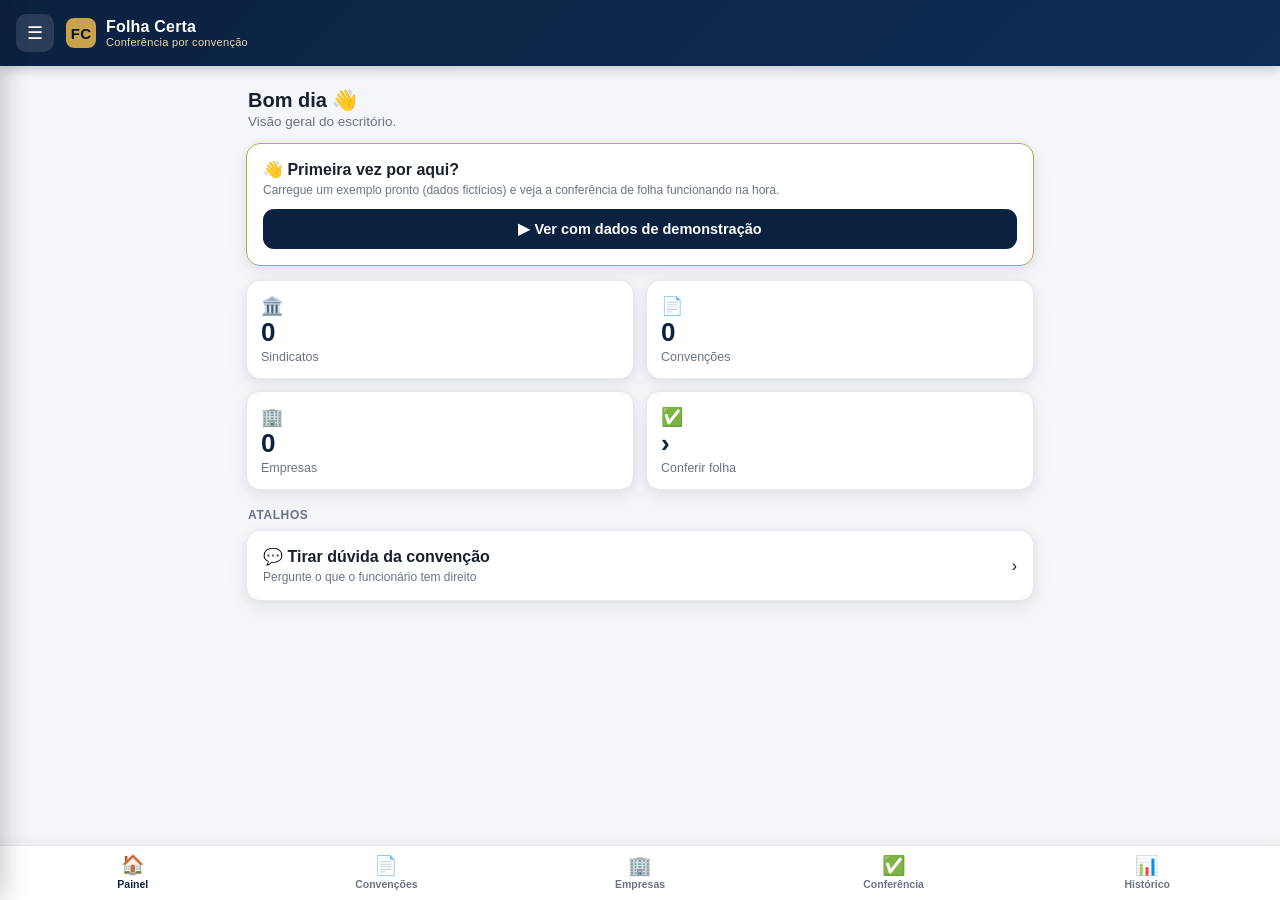
==== index.html @ db99e52b "Liga a aba Dúvidas da convenção (Q&A com IA) - Botão Perguntar não fazia nada; agora consulta a IA (" ====
<!DOCTYPE html>
<html lang="pt-BR">
<head>
  <meta charset="UTF-8">
  <meta name="viewport" content="width=device-width, initial-scale=1, viewport-fit=cover, maximum-scale=1">
  <meta name="theme-color" content="#0B2140">
  <title>Folha Certa</title>
  <link rel="manifest" href="manifest.webmanifest">
  <link rel="icon" href="assets/icon.svg" type="image/svg+xml">
  <link rel="apple-touch-icon" href="assets/icon.svg">
  <meta name="apple-mobile-web-app-capable" content="yes">
  <meta name="apple-mobile-web-app-status-bar-style" content="black-translucent">
  <meta name="apple-mobile-web-app-title" content="Folha Certa">
  <link rel="stylesheet" href="assets/styles.css">
</head>
<body>

  <header class="topbar">
    <button class="iconbtn" id="menuBtn" aria-label="Menu">☰</button>
    <div class="brand">
      <span class="logo">FC</span>
      <div>Folha Certa<small>Conferência por convenção</small></div>
    </div>
    <span class="spacer"></span>
  </header>

  <main id="app"><!-- render dinâmico --></main>

  <!-- Drawer lateral -->
  <div class="scrim" id="scrim"></div>
  <aside class="drawer" id="drawer">
    <div class="dh"><b>Folha Certa</b><br><small>Totali Contabilidade</small></div>
    <nav id="drawerNav"></nav>
    <div style="margin-top:auto;padding:12px;border-top:1px solid var(--line)">
      <button class="btn ghost block sm" data-config style="margin-bottom:8px">⚙ Configurações</button>
      <button class="btn ghost block sm" data-export>⤴ Exportar backup (JSON)</button>
    </div>
  </aside>

  <!-- Bottom nav -->
  <nav class="bottomnav" id="bottomnav"></nav>

  <!-- Modal -->
  <div class="modal-scrim" id="modalScrim"><div class="modal" id="modalBody"></div></div>

  <!-- Toast -->
  <div class="toast" id="toast"></div>

  <script src="js/db.js?v=11"></script>
  <script src="js/schema.js?v=11"></script>
  <script src="js/audit.js?v=11"></script>
  <script src="js/ia.js?v=11"></script>
  <script src="js/app.js?v=11"></script>
  <script>
    // Service worker só em http/https (no file:// não registra, e tudo bem)
    if ('serviceWorker' in navigator && location.protocol.startsWith('http')) {
      window.addEventListener('load', () => navigator.serviceWorker.register('sw.js').catch(() => {}));
    }
  </script>
</body>
</html>
---- assets/styles.css ----
/* Folha Certa — MVP
   Identidade Totali: navy + gold. Mobile-first. */

:root{
  --navy:#0B2140;
  --navy-2:#0f2c54;
  --navy-ink:#071528;
  --gold:#C9A24B;
  --gold-soft:#e9d9ad;
  --bg:#F4F6F9;
  --surface:#ffffff;
  --line:#e6e9ef;
  --text:#16202e;
  --muted:#697488;
  --ok:#1f8a54;
  --ok-bg:#e6f5ec;
  --warn:#b7791f;
  --warn-bg:#fdf3e2;
  --err:#c23b3b;
  --err-bg:#fdeaea;
  --radius:14px;
  --shadow:0 2px 10px rgba(11,33,64,.06),0 8px 24px rgba(11,33,64,.05);
  --safe-bottom: env(safe-area-inset-bottom, 0px);
}

*{box-sizing:border-box}
html,body{margin:0;padding:0}
body{
  font-family:-apple-system,BlinkMacSystemFont,"Segoe UI",Roboto,Helvetica,Arial,sans-serif;
  background:var(--bg);
  color:var(--text);
  -webkit-font-smoothing:antialiased;
  padding-bottom:calc(74px + var(--safe-bottom));
}

/* ---------- Top bar ---------- */
.topbar{
  position:sticky;top:0;z-index:40;
  background:linear-gradient(135deg,var(--navy),var(--navy-2));
  color:#fff;
  display:flex;align-items:center;gap:12px;
  padding:14px 16px;
  padding-top:calc(14px + env(safe-area-inset-top,0px));
  box-shadow:0 2px 12px rgba(7,21,40,.25);
}
.topbar .brand{display:flex;align-items:center;gap:10px;font-weight:700;letter-spacing:.2px}
.topbar .brand .logo{
  width:30px;height:30px;border-radius:8px;flex:0 0 auto;
  background:var(--gold);color:var(--navy-ink);
  display:grid;place-items:center;font-weight:800;font-size:15px;
}
.topbar .brand small{display:block;font-weight:500;color:var(--gold-soft);font-size:11px;letter-spacing:.3px}
.topbar .spacer{flex:1}
.iconbtn{
  background:rgba(255,255,255,.12);border:none;color:#fff;
  width:38px;height:38px;border-radius:10px;font-size:18px;cursor:pointer;
}
.iconbtn:active{transform:scale(.96)}

/* ---------- Layout ---------- */
.view{max-width:820px;margin:0 auto;padding:16px 16px 24px}
.view-title{font-size:20px;font-weight:750;margin:6px 2px 2px}
.view-sub{color:var(--muted);font-size:13.5px;margin:0 2px 14px}

/* ---------- Cards ---------- */
.card{
  background:var(--surface);border:1px solid var(--line);
  border-radius:var(--radius);box-shadow:var(--shadow);
  padding:16px;margin-bottom:14px;
}
.card.tap{cursor:pointer;transition:transform .06s ease}
.card.tap:active{transform:scale(.99)}
.card h3{margin:0 0 4px;font-size:16px}
.row{display:flex;align-items:center;gap:12px}
.row.between{justify-content:space-between}
.grow{flex:1;min-width:0}
.stack{display:flex;flex-direction:column;gap:12px}

.kv{display:flex;gap:8px;flex-wrap:wrap;color:var(--muted);font-size:13px;margin-top:6px}
.kv b{color:var(--text);font-weight:600}
.truncate{white-space:nowrap;overflow:hidden;text-overflow:ellipsis}

/* ---------- Dashboard tiles ---------- */
.tiles{display:grid;grid-template-columns:repeat(2,1fr);gap:12px;margin-bottom:6px}
.tile{
  background:var(--surface);border:1px solid var(--line);border-radius:var(--radius);
  padding:14px;box-shadow:var(--shadow);cursor:pointer;
}
.tile .n{font-size:26px;font-weight:800;color:var(--navy)}
.tile .l{font-size:12.5px;color:var(--muted);margin-top:2px}
.tile .ic{font-size:18px}

/* ---------- Badges ---------- */
.badge{display:inline-flex;align-items:center;gap:5px;font-size:11.5px;font-weight:700;
  padding:4px 9px;border-radius:999px;letter-spacing:.2px}
.badge.ok{background:var(--ok-bg);color:var(--ok)}
.badge.warn{background:var(--warn-bg);color:var(--warn)}
.badge.err{background:var(--err-bg);color:var(--err)}
.badge.neutral{background:#eef1f6;color:var(--muted)}
.badge.gold{background:#f6edd6;color:#9a7b28}

/* ---------- Buttons ---------- */
.btn{
  appearance:none;border:none;border-radius:11px;padding:12px 16px;
  font-size:14.5px;font-weight:650;cursor:pointer;display:inline-flex;
  align-items:center;justify-content:center;gap:8px;
}
.btn.primary{background:var(--navy);color:#fff}
.btn.primary:active{background:var(--navy-2)}
.btn.gold{background:var(--gold);color:var(--navy-ink)}
.btn.ghost{background:transparent;color:var(--navy);border:1.5px solid var(--line)}
.btn.danger{background:var(--err-bg);color:var(--err)}
.btn.block{width:100%}
.btn.sm{padding:8px 12px;font-size:13px;border-radius:9px}
.btn:disabled{opacity:.5;cursor:not-allowed}

.fab-row{display:flex;gap:10px;margin-bottom:14px;flex-wrap:wrap}

/* ---------- Forms ---------- */
.field{margin-bottom:13px}
.field label{display:block;font-size:12.5px;font-weight:650;color:var(--navy);margin-bottom:6px}
.field .hint{font-size:11.5px;color:var(--muted);margin-top:5px}
input,select,textarea{
  width:100%;padding:11px 12px;border:1.5px solid var(--line);border-radius:10px;
  font-size:15px;font-family:inherit;background:#fff;color:var(--text);
}
input:focus,select:focus,textarea:focus{outline:none;border-color:var(--gold)}
textarea{resize:vertical;min-height:88px}
.field.two{display:grid;grid-template-columns:1fr 1fr;gap:12px}
.chips{display:flex;flex-wrap:wrap;gap:8px}
.chip{
  border:1.5px solid var(--line);border-radius:999px;padding:8px 12px;font-size:13px;
  cursor:pointer;background:#fff;user-select:none;
}
.chip.on{background:var(--navy);color:#fff;border-color:var(--navy)}

/* upload */
.drop{
  border:2px dashed var(--gold-soft);border-radius:12px;padding:20px;text-align:center;
  background:#fffdf7;color:var(--muted);cursor:pointer;
}
.drop b{color:var(--navy)}
.drop.has{border-style:solid;border-color:var(--ok);background:var(--ok-bg);color:var(--ok)}

/* ---------- Empty state ---------- */
.empty{text-align:center;color:var(--muted);padding:34px 16px}
.empty .em{font-size:34px}
.empty p{margin:8px 0 0;font-size:14px}

/* ---------- Bottom nav ---------- */
.bottomnav{
  position:fixed;left:0;right:0;bottom:0;z-index:50;
  background:#fff;border-top:1px solid var(--line);
  display:flex;justify-content:space-around;
  padding:8px 6px calc(8px + var(--safe-bottom));
  box-shadow:0 -2px 14px rgba(11,33,64,.06);
}
.navitem{
  border:none;background:none;cursor:pointer;flex:1;
  display:flex;flex-direction:column;align-items:center;gap:3px;
  color:var(--muted);font-size:10.5px;font-weight:600;padding:2px;
}
.navitem .i{font-size:19px;line-height:1}
.navitem.on{color:var(--navy)}
.navitem.on .i{transform:translateY(-1px)}

/* ---------- Drawer ---------- */
.scrim{position:fixed;inset:0;background:rgba(7,21,40,.45);z-index:60;opacity:0;pointer-events:none;transition:opacity .2s}
.scrim.on{opacity:1;pointer-events:auto}
.drawer{
  position:fixed;top:0;left:0;bottom:0;width:min(82vw,320px);z-index:70;
  background:#fff;transform:translateX(-100%);transition:transform .22s ease;
  display:flex;flex-direction:column;box-shadow:2px 0 24px rgba(7,21,40,.25);
}
.drawer.on{transform:translateX(0)}
.drawer .dh{background:linear-gradient(135deg,var(--navy),var(--navy-2));color:#fff;padding:22px 18px;padding-top:calc(22px + env(safe-area-inset-top,0px))}
.drawer .dh b{font-size:17px}
.drawer .dh small{color:var(--gold-soft)}
.drawer nav{padding:8px}
.drawer nav a{
  display:flex;align-items:center;gap:12px;padding:13px 12px;border-radius:10px;
  color:var(--text);text-decoration:none;font-weight:600;font-size:15px;cursor:pointer;
}
.drawer nav a .i{width:24px;text-align:center}
.drawer nav a.on{background:#eef2f8;color:var(--navy)}

/* ---------- Modal ---------- */
.modal-scrim{position:fixed;inset:0;background:rgba(7,21,40,.5);z-index:80;display:none;align-items:flex-end;justify-content:center}
.modal-scrim.on{display:flex}
.modal{
  background:#fff;width:100%;max-width:640px;max-height:92vh;overflow:auto;
  border-radius:18px 18px 0 0;padding:18px 18px calc(18px + var(--safe-bottom));
  animation:up .22s ease;
}
@media(min-width:680px){.modal-scrim.on{align-items:center}.modal{border-radius:18px}}
@keyframes up{from{transform:translateY(24px);opacity:.4}to{transform:none;opacity:1}}
.modal .mh{display:flex;align-items:center;justify-content:space-between;margin-bottom:12px}
.modal .mh h3{margin:0;font-size:18px}

/* ---------- Toast ---------- */
.toast{
  position:fixed;left:50%;bottom:calc(90px + var(--safe-bottom));transform:translateX(-50%) translateY(20px);
  background:var(--navy-ink);color:#fff;padding:12px 18px;border-radius:12px;font-size:14px;
  z-index:100;opacity:0;pointer-events:none;transition:all .25s;max-width:90vw;text-align:center;
}
.toast.on{opacity:1;transform:translateX(-50%) translateY(0)}
.toast.ok{background:#12603d}
.toast.err{background:#8f2b2b}

/* ---------- Result blocks (conferência) ---------- */
.result-group{border-radius:12px;overflow:hidden;border:1px solid var(--line);margin-bottom:12px}
.result-group .gh{padding:12px 14px;font-weight:700;display:flex;align-items:center;gap:8px}
.result-group.err .gh{background:var(--err-bg);color:var(--err)}
.result-group.warn .gh{background:var(--warn-bg);color:var(--warn)}
.result-group .item{padding:12px 14px;border-top:1px solid var(--line);font-size:14px}
.result-group .item small{color:var(--muted);display:block;margin-top:3px}

.section-hd{font-size:12px;font-weight:700;color:var(--muted);text-transform:uppercase;letter-spacing:.6px;margin:18px 2px 8px}
.list-row{display:flex;align-items:center;gap:10px;padding:10px 0;border-bottom:1px solid var(--line)}
.list-row:last-child{border-bottom:none}
.mini{font-size:12px;color:var(--muted)}
.tag-linha{background:#eef2f8;border-radius:8px;padding:3px 8px;font-size:12px;color:var(--navy);font-weight:600;display:inline-block;margin:2px 4px 2px 0}
.divider{height:1px;background:var(--line);margin:14px 0}
.notice{background:#eef4ff;border:1px solid #d3e0f7;color:#2c4a7a;border-radius:12px;padding:13px 14px;font-size:13.5px;line-height:1.5}
.notice.gold{background:#fbf5e6;border-color:#ecdcb3;color:#7d6320}

/* ---------- Impressão / PDF ---------- */
#printArea{display:none}
@media print{
  .topbar,.bottomnav,.drawer,.scrim,.modal-scrim,.no-print,.toast{display:none !important}
  body{padding:0 !important;background:#fff !important}
  body > *:not(#printArea){display:none !important}
  #printArea{display:block !important;padding:12px;max-width:100%}
  .card,.result-group{box-shadow:none !important;border:1px solid #bbb;break-inside:avoid}
  .result-group .gh{-webkit-print-color-adjust:exact;print-color-adjust:exact}
  details{display:block !important}
  details > summary{list-style:none}
  details > *{display:block !important}
  .badge{-webkit-print-color-adjust:exact;print-color-adjust:exact}
}
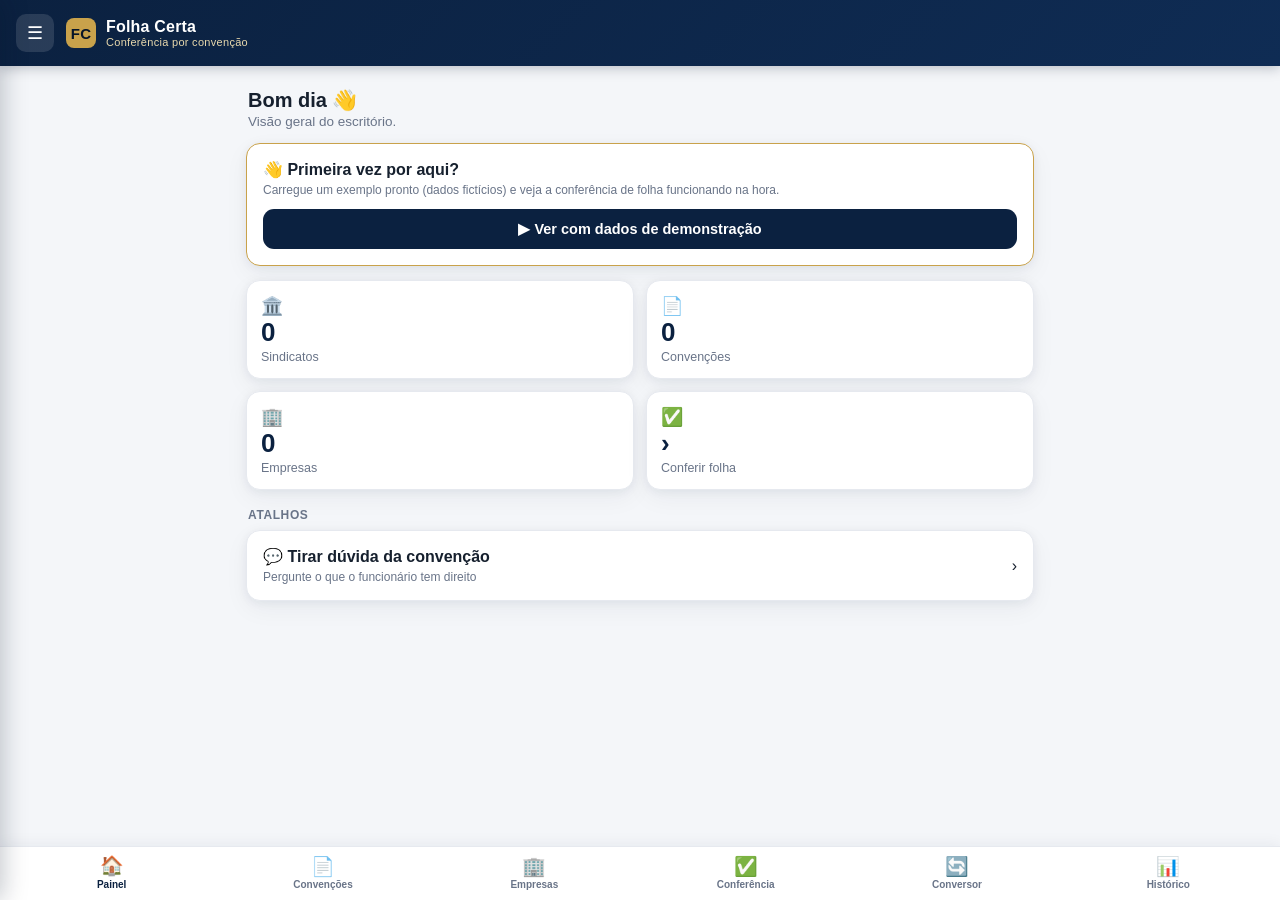
==== commit c1c39b11: "Conversor PDF->JSON tambem na barra de atalhos (rotulo curto)" ====
--- a/index.html
+++ b/index.html
@@ -34,6 +34,7 @@
     <div style="margin-top:auto;padding:12px;border-top:1px solid var(--line)">
       <button class="btn ghost block sm" data-config style="margin-bottom:8px">⚙ Configurações</button>
       <button class="btn ghost block sm" data-export>⤴ Exportar backup (JSON)</button>
+      <div class="mini" id="appVersion" style="text-align:center;margin-top:10px;opacity:.65"></div>
     </div>
   </aside>
 
@@ -46,11 +47,13 @@
   <!-- Toast -->
   <div class="toast" id="toast"></div>
 
-  <script src="js/db.js?v=11"></script>
-  <script src="js/schema.js?v=11"></script>
-  <script src="js/audit.js?v=11"></script>
-  <script src="js/ia.js?v=11"></script>
-  <script src="js/app.js?v=11"></script>
+  <script src="vendor/pdf.min.js"></script>
+  <script src="js/db.js?v=17"></script>
+  <script src="js/schema.js?v=17"></script>
+  <script src="js/audit.js?v=17"></script>
+  <script src="js/ia.js?v=17"></script>
+  <script src="js/convert.js?v=17"></script>
+  <script src="js/app.js?v=17"></script>
   <script>
     // Service worker só em http/https (no file:// não registra, e tudo bem)
     if ('serviceWorker' in navigator && location.protocol.startsWith('http')) {
--- a/assets/styles.css
+++ b/assets/styles.css
@@ -156,9 +156,10 @@
   box-shadow:0 -2px 14px rgba(11,33,64,.06);
 }
 .navitem{
-  border:none;background:none;cursor:pointer;flex:1;
+  border:none;background:none;cursor:pointer;flex:1;min-width:0;
   display:flex;flex-direction:column;align-items:center;gap:3px;
-  color:var(--muted);font-size:10.5px;font-weight:600;padding:2px;
+  color:var(--muted);font-size:10px;font-weight:600;padding:2px 1px;
+  text-align:center;line-height:1.1;
 }
 .navitem .i{font-size:19px;line-height:1}
 .navitem.on{color:var(--navy)}
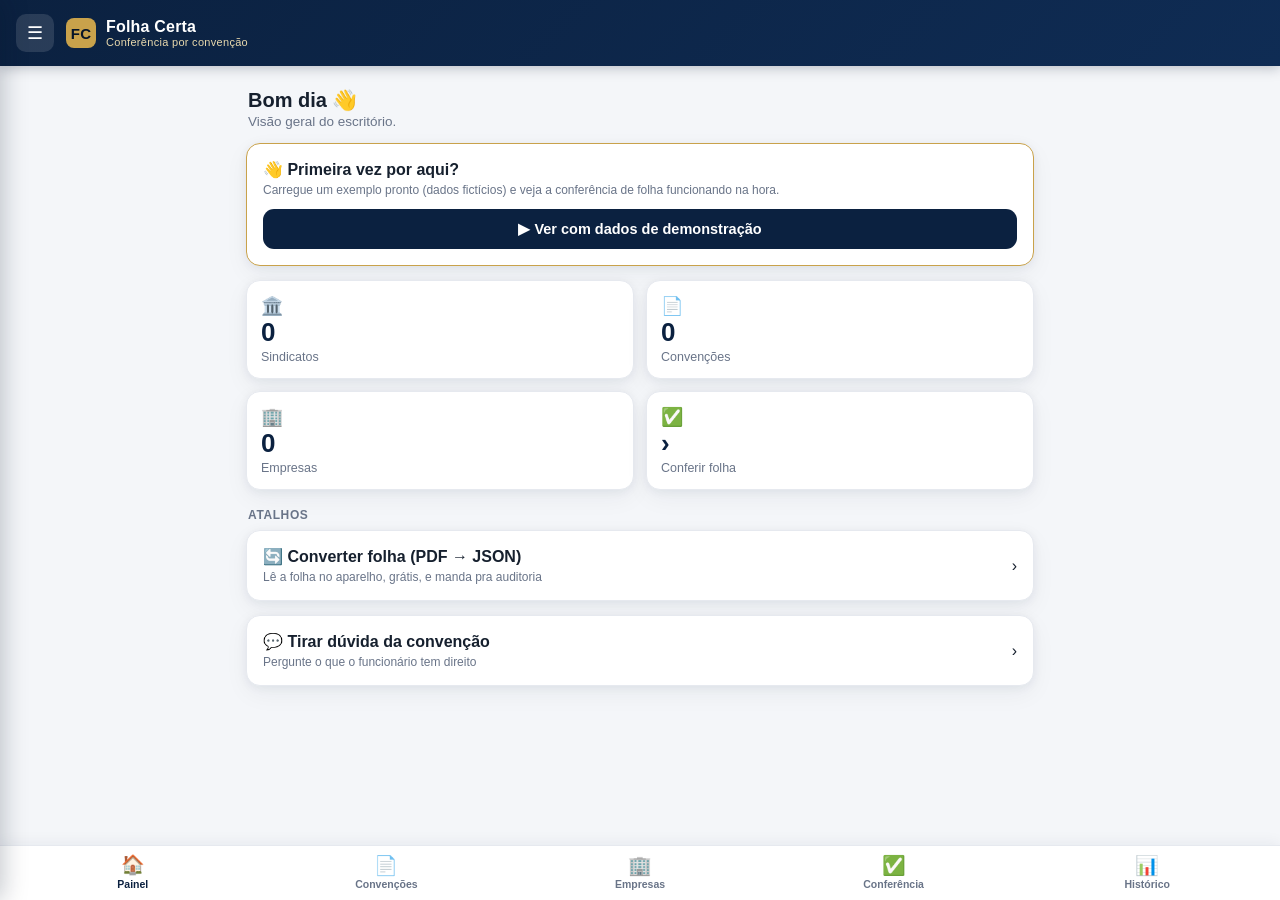
==== commit e119d5c5: "Conversor vira atalho no Painel (com dica no hover) em vez da barra de baixo" ====
--- a/index.html
+++ b/index.html
@@ -48,12 +48,12 @@
   <div class="toast" id="toast"></div>
 
   <script src="vendor/pdf.min.js"></script>
-  <script src="js/db.js?v=17"></script>
-  <script src="js/schema.js?v=17"></script>
-  <script src="js/audit.js?v=17"></script>
-  <script src="js/ia.js?v=17"></script>
-  <script src="js/convert.js?v=17"></script>
-  <script src="js/app.js?v=17"></script>
+  <script src="js/db.js?v=18"></script>
+  <script src="js/schema.js?v=18"></script>
+  <script src="js/audit.js?v=18"></script>
+  <script src="js/ia.js?v=18"></script>
+  <script src="js/convert.js?v=18"></script>
+  <script src="js/app.js?v=18"></script>
   <script>
     // Service worker só em http/https (no file:// não registra, e tudo bem)
     if ('serviceWorker' in navigator && location.protocol.startsWith('http')) {
--- a/assets/styles.css
+++ b/assets/styles.css
@@ -156,10 +156,9 @@
   box-shadow:0 -2px 14px rgba(11,33,64,.06);
 }
 .navitem{
-  border:none;background:none;cursor:pointer;flex:1;min-width:0;
+  border:none;background:none;cursor:pointer;flex:1;
   display:flex;flex-direction:column;align-items:center;gap:3px;
-  color:var(--muted);font-size:10px;font-weight:600;padding:2px 1px;
-  text-align:center;line-height:1.1;
+  color:var(--muted);font-size:10.5px;font-weight:600;padding:2px;
 }
 .navitem .i{font-size:19px;line-height:1}
 .navitem.on{color:var(--navy)}
